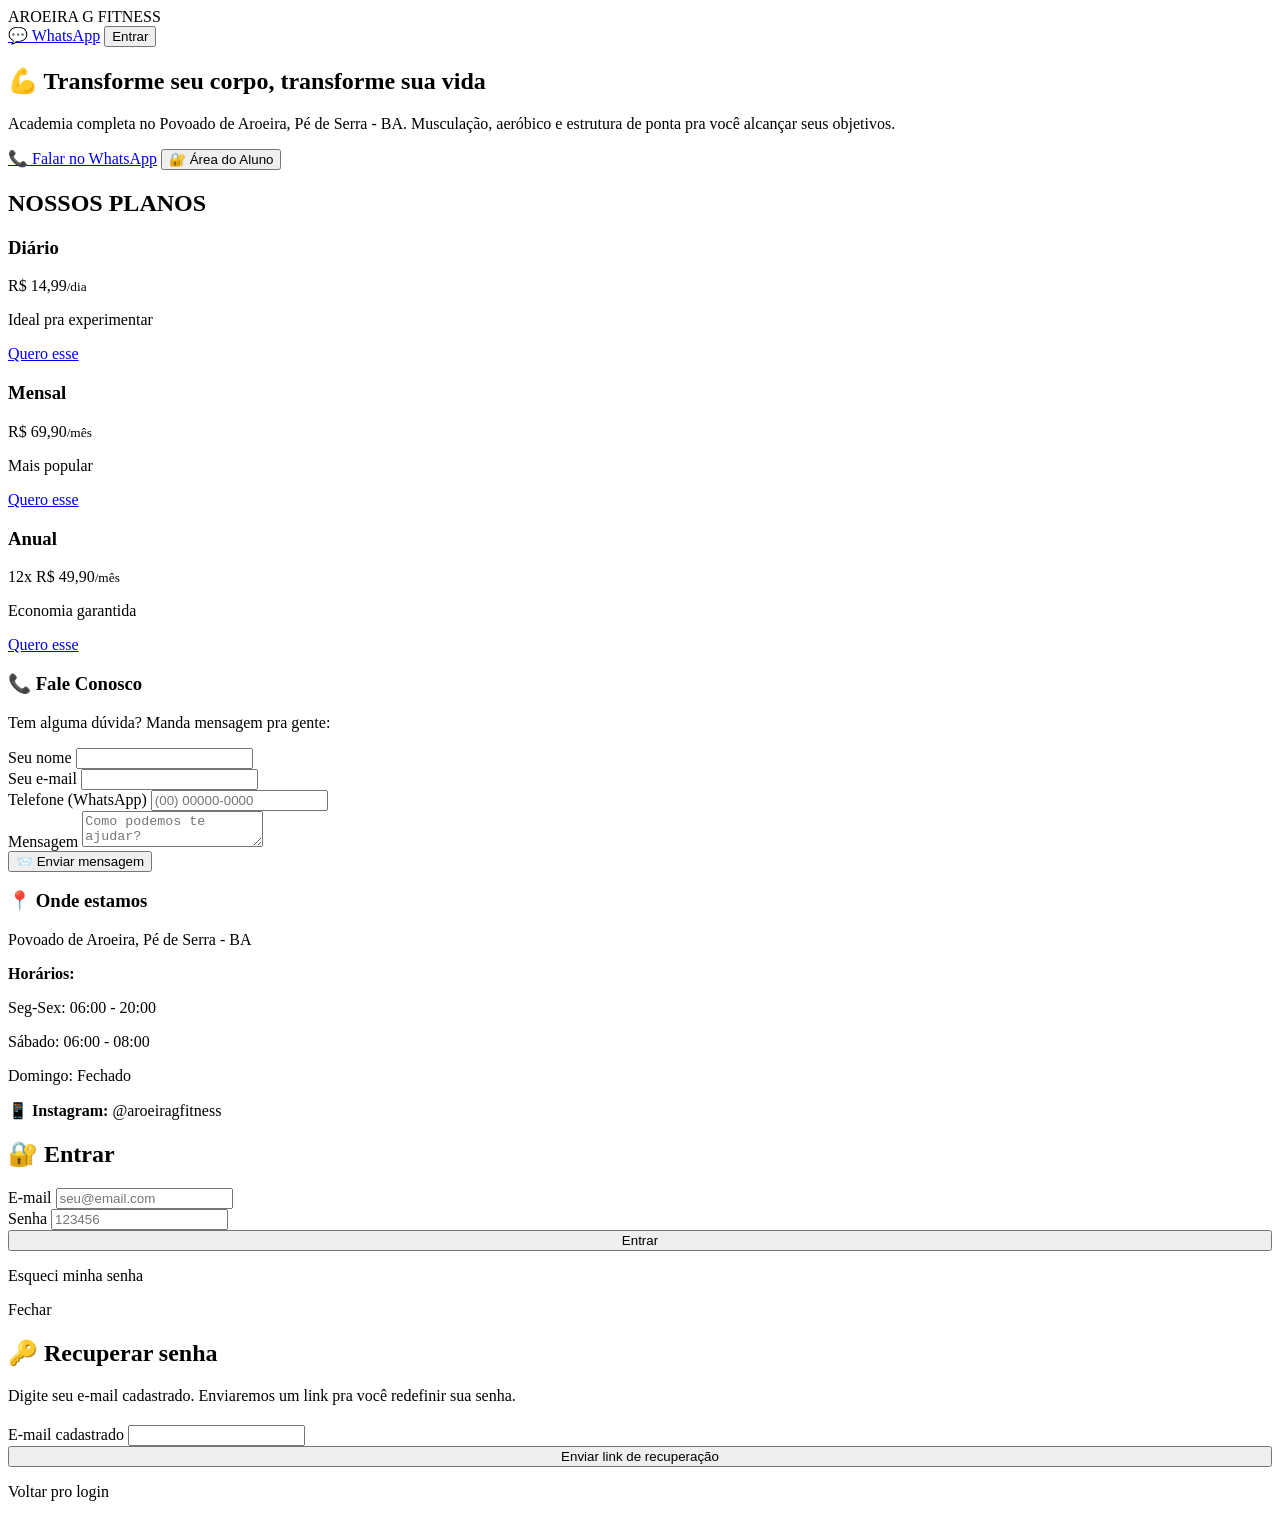
==== index.html @ 90c9c76a "feat: home com login, planos e contato" ====
<!DOCTYPE html>
<html lang="pt-BR">
<head>
<meta charset="UTF-8">
<meta name="viewport" content="width=device-width, initial-scale=1.0">
<title>Aroeira G Fitness - Área do Aluno</title>
<link rel="stylesheet" href="style.css">
</head>
<body>

<header>
    <div class="logo">AROEIRA <span>G FITNESS</span></div>
    <div class="user-area">
        <a href="https://wa.me/5516997902168" target="_blank" class="btn btn-wpp">💬 WhatsApp</a>
        <button class="btn btn-outline" onclick="openModal('loginModal')">Entrar</button>
    </div>
</header>

<div class="container">

    <section class="hero">
        <h1>💪 Transforme seu corpo, transforme sua vida</h1>
        <p>Academia completa no Povoado de Aroeira, Pé de Serra - BA. Musculação, aeróbico e estrutura de ponta pra você alcançar seus objetivos.</p>
        <div class="flex" style="justify-content:center;">
            <a href="https://wa.me/5516997902168" target="_blank" class="btn btn-wpp">📞 Falar no WhatsApp</a>
            <button class="btn" onclick="openModal('loginModal')">🔐 Área do Aluno</button>
        </div>
    </section>

    <h2 class="text-gold text-center mb-20" style="text-transform:uppercase;">Nossos Planos</h2>
    <div class="planos-grid">
        <div class="plano-card">
            <h3>Diário</h3>
            <div class="preco">R$ 14,99<small>/dia</small></div>
            <p class="desc">Ideal pra experimentar</p>
            <a href="https://wa.me/5516997902168?text=Quero%20o%20plano%20Di%C3%A1rio" target="_blank" class="btn">Quero esse</a>
        </div>
        <div class="plano-card destaque">
            <h3>Mensal</h3>
            <div class="preco">R$ 69,90<small>/mês</small></div>
            <p class="desc">Mais popular</p>
            <a href="https://wa.me/5516997902168?text=Quero%20o%20plano%20Mensal" target="_blank" class="btn">Quero esse</a>
        </div>
        <div class="plano-card">
            <h3>Anual</h3>
            <div class="preco">12x R$ 49,90<small>/mês</small></div>
            <p class="desc">Economia garantida</p>
            <a href="https://wa.me/5516997902168?text=Quero%20o%20plano%20Anual" target="_blank" class="btn">Quero esse</a>
        </div>
    </div>

    <div class="card mt-20">
        <h3>📞 Fale Conosco</h3>
        <p>Tem alguma dúvida? Manda mensagem pra gente:</p>
        <form id="contactForm" onsubmit="return enviarContato(event)">
            <div class="form-group">
                <label>Seu nome</label>
                <input type="text" name="nome" required>
            </div>
            <div class="form-group">
                <label>Seu e-mail</label>
                <input type="email" name="email" required>
            </div>
            <div class="form-group">
                <label>Telefone (WhatsApp)</label>
                <input type="tel" name="telefone" placeholder="(00) 00000-0000">
            </div>
            <div class="form-group">
                <label>Mensagem</label>
                <textarea name="mensagem" required placeholder="Como podemos te ajudar?"></textarea>
            </div>
            <button type="submit" class="btn">📨 Enviar mensagem</button>
        </form>
    </div>

    <div class="card">
        <h3>📍 Onde estamos</h3>
        <p>Povoado de Aroeira, Pé de Serra - BA</p>
        <p style="margin-top:10px;"><strong class="text-gold">Horários:</strong></p>
        <p>Seg-Sex: 06:00 - 20:00</p>
        <p>Sábado: 06:00 - 08:00</p>
        <p>Domingo: Fechado</p>
        <p style="margin-top:10px;"><strong class="text-gold">📱 Instagram:</strong> @aroeiragfitness</p>
    </div>

</div>

<!-- MODAL LOGIN -->
<div class="modal-bg" id="loginModal">
    <div class="modal">
        <h2>🔐 Entrar</h2>
        <form onsubmit="return fazerLogin(event)">
            <div class="form-group">
                <label>E-mail</label>
                <input type="email" id="loginEmail" required placeholder="seu@email.com">
            </div>
            <div class="form-group">
                <label>Senha</label>
                <input type="password" id="loginSenha" required placeholder="123456">
            </div>
            <button type="submit" class="btn" style="width:100%;">Entrar</button>
            <p class="text-center mt-20"><a class="form-link" onclick="openModal('forgotModal'); closeModal('loginModal');">Esqueci minha senha</a></p>
            <p class="text-center mt-20"><a class="form-link" onclick="closeModal('loginModal');">Fechar</a></p>
        </form>
    </div>
</div>

<!-- MODAL ESQUECI SENHA -->
<div class="modal-bg" id="forgotModal">
    <div class="modal">
        <h2>🔑 Recuperar senha</h2>
        <p style="margin-bottom:20px;">Digite seu e-mail cadastrado. Enviaremos um link pra você redefinir sua senha.</p>
        <form onsubmit="return recuperarSenha(event)">
            <div class="form-group">
                <label>E-mail cadastrado</label>
                <input type="email" id="forgotEmail" required>
            </div>
            <button type="submit" class="btn" style="width:100%;">Enviar link de recuperação</button>
            <p class="text-center mt-20"><a class="form-link" onclick="openModal('loginModal'); closeModal('forgotModal');">Voltar pro login</a></p>
        </form>
    </div>
</div>

<script src="app.js"></script>
</body>
</html>
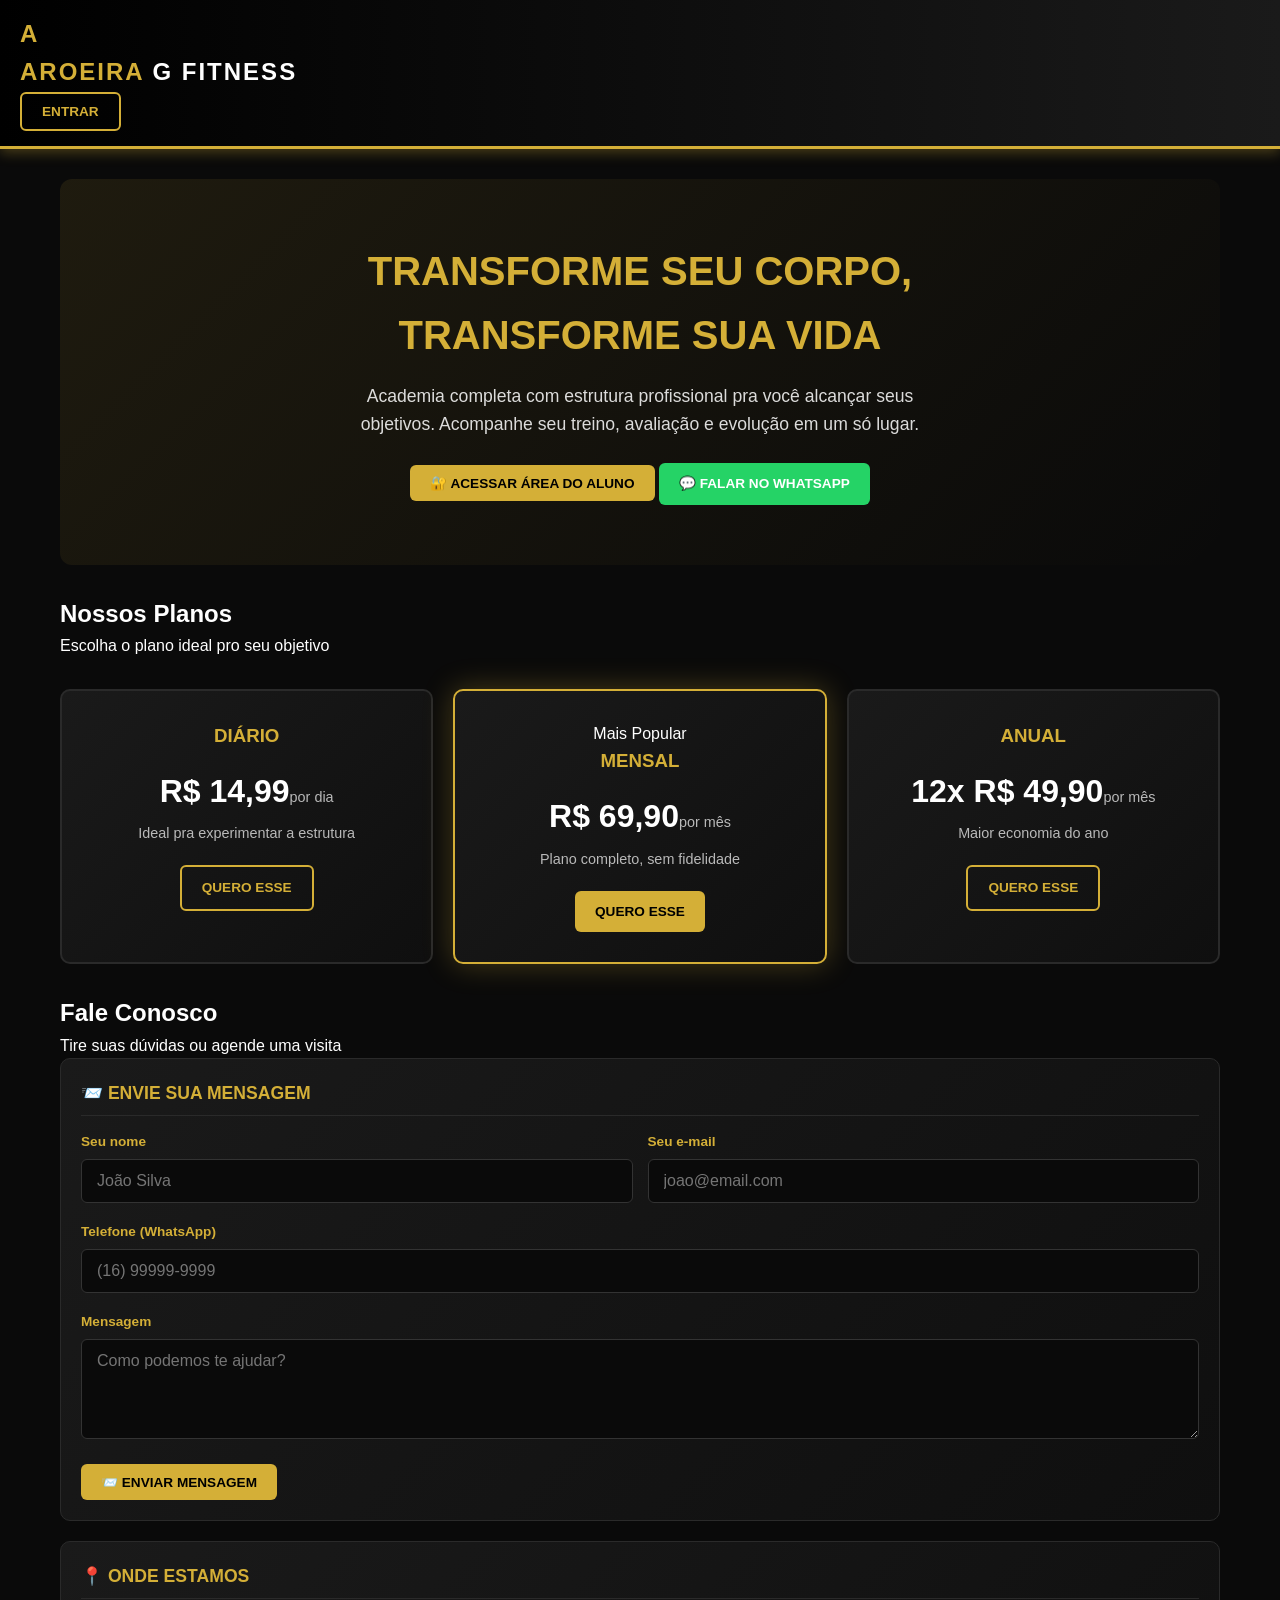
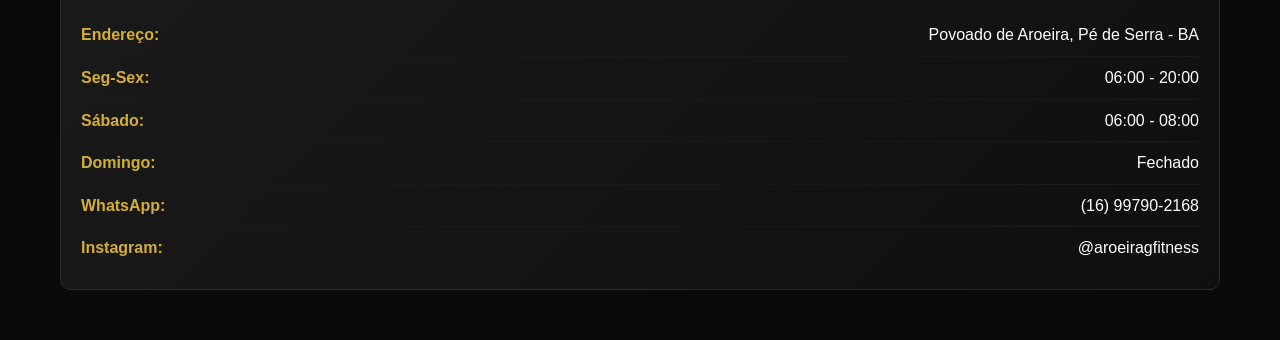
==== commit 90ac7db6: "v2: header limpo, sem WhatsApp no header" ====
--- a/index.html
+++ b/index.html
@@ -4,66 +4,88 @@
 <meta charset="UTF-8">
 <meta name="viewport" content="width=device-width, initial-scale=1.0">
 <title>Aroeira G Fitness - Área do Aluno</title>
+<link rel="preconnect" href="https://fonts.googleapis.com">
+<link rel="preconnect" href="https://fonts.gstatic.com" crossorigin>
+<link href="https://fonts.googleapis.com/css2?family=Inter:wght@400;500;600;700;800;900&display=swap" rel="stylesheet">
 <link rel="stylesheet" href="style.css">
 </head>
 <body>
 
 <header>
-    <div class="logo">AROEIRA <span>G FITNESS</span></div>
-    <div class="user-area">
-        <a href="https://wa.me/5516997902168" target="_blank" class="btn btn-wpp">💬 WhatsApp</a>
-        <button class="btn btn-outline" onclick="openModal('loginModal')">Entrar</button>
+    <div class="header-inner">
+        <div class="logo">
+            <div class="logo-mark">A</div>
+            <div class="logo-text">AROEIRA <span>G FITNESS</span></div>
+        </div>
+        <div class="user-area">
+            <button class="btn btn-outline" onclick="openModal('loginModal')">Entrar</button>
+        </div>
     </div>
 </header>
 
 <div class="container">
 
     <section class="hero">
-        <h1>💪 Transforme seu corpo, transforme sua vida</h1>
-        <p>Academia completa no Povoado de Aroeira, Pé de Serra - BA. Musculação, aeróbico e estrutura de ponta pra você alcançar seus objetivos.</p>
-        <div class="flex" style="justify-content:center;">
-            <a href="https://wa.me/5516997902168" target="_blank" class="btn btn-wpp">📞 Falar no WhatsApp</a>
-            <button class="btn" onclick="openModal('loginModal')">🔐 Área do Aluno</button>
+        <div class="hero-content">
+            <h1>Transforme Seu Corpo,<br>Transforme Sua Vida</h1>
+            <p>Academia completa com estrutura profissional pra você alcançar seus objetivos. Acompanhe seu treino, avaliação e evolução em um só lugar.</p>
+            <div class="hero-buttons">
+                <button class="btn" onclick="openModal('loginModal')">🔐 Acessar Área do Aluno</button>
+                <a href="https://wa.me/5516997902168" target="_blank" class="btn btn-wpp">💬 Falar no WhatsApp</a>
+            </div>
         </div>
     </section>
 
-    <h2 class="text-gold text-center mb-20" style="text-transform:uppercase;">Nossos Planos</h2>
+    <div class="section-title">
+        <h2>Nossos <span class="accent">Planos</span></h2>
+        <p>Escolha o plano ideal pro seu objetivo</p>
+    </div>
+
     <div class="planos-grid">
         <div class="plano-card">
             <h3>Diário</h3>
-            <div class="preco">R$ 14,99<small>/dia</small></div>
-            <p class="desc">Ideal pra experimentar</p>
-            <a href="https://wa.me/5516997902168?text=Quero%20o%20plano%20Di%C3%A1rio" target="_blank" class="btn">Quero esse</a>
+            <div class="preco">R$ 14,99<small>por dia</small></div>
+            <p class="desc">Ideal pra experimentar a estrutura</p>
+            <a href="https://wa.me/5516997902168?text=Ol%C3%A1!%20Tenho%20interesse%20no%20plano%20Di%C3%A1rio" target="_blank" class="btn btn-block btn-outline">Quero esse</a>
         </div>
         <div class="plano-card destaque">
+            <div class="badge-top">Mais Popular</div>
             <h3>Mensal</h3>
-            <div class="preco">R$ 69,90<small>/mês</small></div>
-            <p class="desc">Mais popular</p>
-            <a href="https://wa.me/5516997902168?text=Quero%20o%20plano%20Mensal" target="_blank" class="btn">Quero esse</a>
+            <div class="preco">R$ 69,90<small>por mês</small></div>
+            <p class="desc">Plano completo, sem fidelidade</p>
+            <a href="https://wa.me/5516997902168?text=Ol%C3%A1!%20Tenho%20interesse%20no%20plano%20Mensal" target="_blank" class="btn btn-block">Quero esse</a>
         </div>
         <div class="plano-card">
             <h3>Anual</h3>
-            <div class="preco">12x R$ 49,90<small>/mês</small></div>
-            <p class="desc">Economia garantida</p>
-            <a href="https://wa.me/5516997902168?text=Quero%20o%20plano%20Anual" target="_blank" class="btn">Quero esse</a>
+            <div class="preco">12x R$ 49,90<small>por mês</small></div>
+            <p class="desc">Maior economia do ano</p>
+            <a href="https://wa.me/5516997902168?text=Ol%C3%A1!%20Tenho%20interesse%20no%20plano%20Anual" target="_blank" class="btn btn-block btn-outline">Quero esse</a>
         </div>
     </div>
 
-    <div class="card mt-20">
-        <h3>📞 Fale Conosco</h3>
-        <p>Tem alguma dúvida? Manda mensagem pra gente:</p>
+    <div class="section-title mt-30">
+        <h2>Fale <span class="accent">Conosco</span></h2>
+        <p>Tire suas dúvidas ou agende uma visita</p>
+    </div>
+
+    <div class="card">
+        <div class="card-header">
+            <h3>📨 Envie sua mensagem</h3>
+        </div>
         <form id="contactForm" onsubmit="return enviarContato(event)">
-            <div class="form-group">
-                <label>Seu nome</label>
-                <input type="text" name="nome" required>
-            </div>
-            <div class="form-group">
-                <label>Seu e-mail</label>
-                <input type="email" name="email" required>
+            <div class="grid-2">
+                <div class="form-group">
+                    <label>Seu nome</label>
+                    <input type="text" name="nome" required placeholder="João Silva">
+                </div>
+                <div class="form-group">
+                    <label>Seu e-mail</label>
+                    <input type="email" name="email" required placeholder="joao@email.com">
+                </div>
             </div>
             <div class="form-group">
                 <label>Telefone (WhatsApp)</label>
-                <input type="tel" name="telefone" placeholder="(00) 00000-0000">
+                <input type="tel" name="telefone" placeholder="(16) 99999-9999">
             </div>
             <div class="form-group">
                 <label>Mensagem</label>
@@ -73,14 +95,16 @@
         </form>
     </div>
 
-    <div class="card">
-        <h3>📍 Onde estamos</h3>
-        <p>Povoado de Aroeira, Pé de Serra - BA</p>
-        <p style="margin-top:10px;"><strong class="text-gold">Horários:</strong></p>
-        <p>Seg-Sex: 06:00 - 20:00</p>
-        <p>Sábado: 06:00 - 08:00</p>
-        <p>Domingo: Fechado</p>
-        <p style="margin-top:10px;"><strong class="text-gold">📱 Instagram:</strong> @aroeiragfitness</p>
+    <div class="card mt-30">
+        <div class="card-header">
+            <h3>📍 Onde estamos</h3>
+        </div>
+        <div class="info-row"><strong>Endereço:</strong> <span>Povoado de Aroeira, Pé de Serra - BA</span></div>
+        <div class="info-row"><strong>Seg-Sex:</strong> <span>06:00 - 20:00</span></div>
+        <div class="info-row"><strong>Sábado:</strong> <span>06:00 - 08:00</span></div>
+        <div class="info-row"><strong>Domingo:</strong> <span>Fechado</span></div>
+        <div class="info-row"><strong>WhatsApp:</strong> <span>(16) 99790-2168</span></div>
+        <div class="info-row"><strong>Instagram:</strong> <span>@aroeiragfitness</span></div>
     </div>
 
 </div>
@@ -88,7 +112,11 @@
 <!-- MODAL LOGIN -->
 <div class="modal-bg" id="loginModal">
     <div class="modal">
-        <h2>🔐 Entrar</h2>
+        <button class="modal-close" onclick="closeModal('loginModal')">×</button>
+        <div class="modal-header">
+            <h2>🔐 Entrar</h2>
+            <p>Acesse sua área do aluno</p>
+        </div>
         <form onsubmit="return fazerLogin(event)">
             <div class="form-group">
                 <label>E-mail</label>
@@ -96,11 +124,10 @@
             </div>
             <div class="form-group">
                 <label>Senha</label>
-                <input type="password" id="loginSenha" required placeholder="123456">
+                <input type="password" id="loginSenha" required placeholder="••••••">
             </div>
-            <button type="submit" class="btn" style="width:100%;">Entrar</button>
+            <button type="submit" class="btn btn-block">Entrar</button>
             <p class="text-center mt-20"><a class="form-link" onclick="openModal('forgotModal'); closeModal('loginModal');">Esqueci minha senha</a></p>
-            <p class="text-center mt-20"><a class="form-link" onclick="closeModal('loginModal');">Fechar</a></p>
         </form>
     </div>
 </div>
@@ -108,14 +135,17 @@
 <!-- MODAL ESQUECI SENHA -->
 <div class="modal-bg" id="forgotModal">
     <div class="modal">
-        <h2>🔑 Recuperar senha</h2>
-        <p style="margin-bottom:20px;">Digite seu e-mail cadastrado. Enviaremos um link pra você redefinir sua senha.</p>
+        <button class="modal-close" onclick="closeModal('forgotModal')">×</button>
+        <div class="modal-header">
+            <h2>🔑 Recuperar senha</h2>
+            <p>Vamos te enviar um link de recuperação</p>
+        </div>
         <form onsubmit="return recuperarSenha(event)">
             <div class="form-group">
                 <label>E-mail cadastrado</label>
                 <input type="email" id="forgotEmail" required>
             </div>
-            <button type="submit" class="btn" style="width:100%;">Enviar link de recuperação</button>
+            <button type="submit" class="btn btn-block">Enviar link</button>
             <p class="text-center mt-20"><a class="form-link" onclick="openModal('loginModal'); closeModal('forgotModal');">Voltar pro login</a></p>
         </form>
     </div>
--- a/style.css
+++ b/style.css
@@ -0,0 +1,451 @@
+/* ============================================
+   AROEIRA G FITNESS - SITE DOS ALUNOS
+   Identidade: Preto + Dourado (#d4af37 / #ffd700)
+   ============================================ */
+
+* { box-sizing: border-box; margin: 0; padding: 0; font-family: 'Segoe UI', Arial, sans-serif; }
+
+body {
+    background: #0a0a0a;
+    color: #fff;
+    min-height: 100vh;
+    line-height: 1.6;
+}
+
+/* === HEADER === */
+header {
+    background: linear-gradient(90deg, #000 0%, #1a1a1a 100%);
+    border-bottom: 3px solid #d4af37;
+    padding: 15px 20px;
+    display: flex;
+    align-items: center;
+    justify-content: space-between;
+    position: sticky;
+    top: 0;
+    z-index: 100;
+    box-shadow: 0 4px 12px rgba(212,175,55,0.3);
+}
+
+.logo {
+    font-size: 1.5rem;
+    font-weight: bold;
+    color: #d4af37;
+    letter-spacing: 2px;
+    text-transform: uppercase;
+}
+
+.logo span { color: #fff; }
+
+.user-area { display: flex; align-items: center; gap: 12px; }
+
+.avatar {
+    width: 40px; height: 40px; border-radius: 50%;
+    background: #d4af37; color: #000;
+    display: flex; align-items: center; justify-content: center;
+    font-weight: bold; cursor: pointer; overflow: hidden;
+    border: 2px solid #d4af37;
+}
+.avatar img { width: 100%; height: 100%; object-fit: cover; }
+
+.btn {
+    background: #d4af37;
+    color: #000;
+    border: none;
+    padding: 10px 20px;
+    border-radius: 6px;
+    font-weight: bold;
+    cursor: pointer;
+    text-transform: uppercase;
+    font-size: 0.85rem;
+    transition: all 0.3s;
+    text-decoration: none;
+    display: inline-block;
+}
+.btn:hover { background: #ffd700; transform: translateY(-2px); }
+
+.btn-outline {
+    background: transparent;
+    color: #d4af37;
+    border: 2px solid #d4af37;
+}
+.btn-outline:hover { background: #d4af37; color: #000; }
+
+.btn-wpp {
+    background: #25d366;
+    color: #fff;
+}
+.btn-wpp:hover { background: #1eb854; }
+
+/* === CONTAINER === */
+.container {
+    max-width: 1200px;
+    margin: 0 auto;
+    padding: 30px 20px;
+}
+
+/* === LOGIN === */
+.login-box {
+    max-width: 420px;
+    margin: 80px auto;
+    background: linear-gradient(135deg, #1a1a1a, #0f0f0f);
+    border: 2px solid #d4af37;
+    border-radius: 12px;
+    padding: 40px 30px;
+    box-shadow: 0 0 30px rgba(212,175,55,0.2);
+}
+.login-box h1 {
+    text-align: center;
+    color: #d4af37;
+    margin-bottom: 10px;
+    font-size: 1.8rem;
+    text-transform: uppercase;
+}
+.login-box p { text-align: center; opacity: 0.7; margin-bottom: 25px; font-size: 0.9rem; }
+
+.form-group { margin-bottom: 18px; }
+.form-group label {
+    display: block;
+    color: #d4af37;
+    font-size: 0.85rem;
+    margin-bottom: 6px;
+    font-weight: 600;
+}
+.form-group input, .form-group select, .form-group textarea {
+    width: 100%;
+    padding: 12px 15px;
+    background: #0a0a0a;
+    border: 1px solid #333;
+    border-radius: 6px;
+    color: #fff;
+    font-size: 1rem;
+    transition: border 0.3s;
+}
+.form-group input:focus, .form-group select:focus, .form-group textarea:focus {
+    border-color: #d4af37;
+    outline: none;
+}
+.form-group textarea { resize: vertical; min-height: 100px; }
+
+.form-link {
+    color: #d4af37;
+    text-decoration: none;
+    font-size: 0.85rem;
+    cursor: pointer;
+}
+.form-link:hover { color: #ffd700; }
+
+.divider {
+    text-align: center;
+    margin: 20px 0;
+    opacity: 0.4;
+    font-size: 0.8rem;
+}
+
+/* === TABS === */
+.tabs {
+    display: flex;
+    background: #1a1a1a;
+    border-bottom: 2px solid #d4af37;
+    overflow-x: auto;
+    margin-bottom: 30px;
+    border-radius: 8px 8px 0 0;
+}
+.tab {
+    flex: 1;
+    min-width: 120px;
+    padding: 15px 20px;
+    text-align: center;
+    cursor: pointer;
+    color: #888;
+    font-weight: 600;
+    text-transform: uppercase;
+    font-size: 0.85rem;
+    border-bottom: 3px solid transparent;
+    transition: all 0.3s;
+    background: none;
+    border-top: none;
+    border-left: none;
+    border-right: none;
+}
+.tab:hover { color: #d4af37; }
+.tab.active {
+    color: #d4af37;
+    border-bottom-color: #d4af37;
+    background: rgba(212,175,55,0.1);
+}
+
+.tab-content { display: none; animation: fadeIn 0.4s; }
+.tab-content.active { display: block; }
+
+@keyframes fadeIn { from { opacity: 0; transform: translateY(10px); } to { opacity: 1; transform: translateY(0); } }
+
+/* === CARDS === */
+.card {
+    background: linear-gradient(135deg, #1a1a1a, #0f0f0f);
+    border: 1px solid #2a2a2a;
+    border-radius: 10px;
+    padding: 20px;
+    margin-bottom: 20px;
+}
+.card h3 {
+    color: #d4af37;
+    margin-bottom: 15px;
+    text-transform: uppercase;
+    font-size: 1.1rem;
+    border-bottom: 1px solid #2a2a2a;
+    padding-bottom: 8px;
+}
+
+.info-row {
+    display: flex;
+    justify-content: space-between;
+    padding: 8px 0;
+    border-bottom: 1px solid #1a1a1a;
+}
+.info-row:last-child { border-bottom: none; }
+.info-row strong { color: #d4af37; }
+.info-row span { color: #fff; text-align: right; }
+
+/* === BADGES === */
+.badge {
+    display: inline-block;
+    padding: 4px 12px;
+    border-radius: 20px;
+    font-size: 0.75rem;
+    font-weight: bold;
+    text-transform: uppercase;
+}
+.badge-gold { background: #d4af37; color: #000; }
+.badge-green { background: #00c853; color: #fff; }
+.badge-yellow { background: #ffb300; color: #000; }
+.badge-red { background: #ff1744; color: #fff; }
+.badge-darkred { background: #b71c1c; color: #fff; }
+
+/* === CHAT === */
+.chat-container {
+    background: #0a0a0a;
+    border: 1px solid #2a2a2a;
+    border-radius: 8px;
+    height: 400px;
+    display: flex;
+    flex-direction: column;
+}
+.chat-messages {
+    flex: 1;
+    overflow-y: auto;
+    padding: 15px;
+}
+.msg {
+    margin-bottom: 10px;
+    padding: 10px 14px;
+    border-radius: 10px;
+    max-width: 70%;
+    word-wrap: break-word;
+}
+.msg-me {
+    background: #d4af37;
+    color: #000;
+    margin-left: auto;
+    text-align: right;
+}
+.msg-them {
+    background: #1a1a1a;
+    color: #fff;
+    border: 1px solid #2a2a2a;
+}
+.msg-time { font-size: 0.7rem; opacity: 0.6; margin-top: 4px; }
+
+.chat-input {
+    display: flex;
+    padding: 10px;
+    background: #1a1a1a;
+    border-top: 1px solid #2a2a2a;
+    gap: 8px;
+}
+.chat-input input { flex: 1; }
+.chat-input button { padding: 10px 20px; }
+
+/* === AVALIAÇÃO === */
+.avaliacao-item {
+    background: #1a1a1a;
+    border-left: 4px solid #d4af37;
+    padding: 15px;
+    margin-bottom: 12px;
+    border-radius: 0 6px 6px 0;
+}
+.avaliacao-item .data { color: #d4af37; font-weight: bold; margin-bottom: 8px; }
+.avaliacao-grid {
+    display: grid;
+    grid-template-columns: repeat(auto-fit, minmax(150px, 1fr));
+    gap: 8px;
+    font-size: 0.85rem;
+}
+
+/* === TREINO === */
+.exercicio-card {
+    background: #1a1a1a;
+    border: 1px solid #2a2a2a;
+    border-left: 4px solid #d4af37;
+    padding: 15px;
+    margin-bottom: 10px;
+    border-radius: 0 6px 6px 0;
+}
+.exercicio-card .nome {
+    color: #d4af37;
+    font-weight: bold;
+    font-size: 1.05rem;
+    margin-bottom: 5px;
+}
+.exercicio-card .detalhes { font-size: 0.9rem; opacity: 0.85; }
+.grupo-musculer { color: #888; font-size: 0.75rem; text-transform: uppercase; margin-top: 4px; }
+
+.treino-dia {
+    margin-bottom: 20px;
+}
+.treino-dia h4 {
+    color: #d4af37;
+    background: rgba(212,175,55,0.1);
+    padding: 10px 15px;
+    border-radius: 6px;
+    margin-bottom: 12px;
+    text-transform: uppercase;
+}
+
+/* === FILTROS DE TREINO === */
+.filtro-card {
+    background: linear-gradient(135deg, #1a1a1a, #0f0f0f);
+    border: 1px solid #d4af37;
+    border-radius: 10px;
+    padding: 25px;
+    margin-bottom: 20px;
+}
+.filtro-card h3 {
+    color: #d4af37;
+    text-transform: uppercase;
+    margin-bottom: 15px;
+}
+.opcoes {
+    display: grid;
+    grid-template-columns: repeat(auto-fit, minmax(200px, 1fr));
+    gap: 10px;
+    margin-bottom: 15px;
+}
+.opcao {
+    background: #0a0a0a;
+    border: 2px solid #2a2a2a;
+    padding: 12px;
+    border-radius: 6px;
+    cursor: pointer;
+    text-align: center;
+    transition: all 0.3s;
+    font-size: 0.9rem;
+}
+.opcao:hover { border-color: #d4af37; }
+.opcao.selected {
+    background: rgba(212,175,55,0.2);
+    border-color: #d4af37;
+    color: #d4af37;
+    font-weight: bold;
+}
+
+/* === MODAL === */
+.modal-bg {
+    position: fixed;
+    top: 0; left: 0; right: 0; bottom: 0;
+    background: rgba(0,0,0,0.85);
+    display: none;
+    align-items: center;
+    justify-content: center;
+    z-index: 1000;
+}
+.modal-bg.show { display: flex; }
+.modal {
+    background: #1a1a1a;
+    border: 2px solid #d4af37;
+    border-radius: 12px;
+    padding: 30px;
+    max-width: 500px;
+    width: 90%;
+    max-height: 90vh;
+    overflow-y: auto;
+}
+.modal h2 {
+    color: #d4af37;
+    margin-bottom: 20px;
+    text-transform: uppercase;
+}
+
+/* === TOAST === */
+.toast {
+    position: fixed;
+    bottom: 30px;
+    right: 30px;
+    background: #1a1a1a;
+    border-left: 4px solid #00c853;
+    color: #fff;
+    padding: 15px 20px;
+    border-radius: 6px;
+    box-shadow: 0 4px 20px rgba(0,0,0,0.5);
+    z-index: 2000;
+    animation: slideIn 0.3s;
+    max-width: 350px;
+}
+.toast.error { border-left-color: #ff1744; }
+@keyframes slideIn { from { transform: translateX(100%); opacity: 0; } to { transform: translateX(0); opacity: 1; } }
+
+/* === HOME === */
+.hero {
+    text-align: center;
+    padding: 60px 20px;
+    background: linear-gradient(135deg, rgba(212,175,55,0.1), transparent);
+    border-radius: 12px;
+    margin-bottom: 30px;
+}
+.hero h1 {
+    font-size: 2.5rem;
+    color: #d4af37;
+    text-transform: uppercase;
+    margin-bottom: 15px;
+}
+.hero p { font-size: 1.1rem; opacity: 0.85; max-width: 600px; margin: 0 auto 25px; }
+
+.planos-grid {
+    display: grid;
+    grid-template-columns: repeat(auto-fit, minmax(250px, 1fr));
+    gap: 20px;
+    margin: 30px 0;
+}
+.plano-card {
+    background: linear-gradient(135deg, #1a1a1a, #0f0f0f);
+    border: 2px solid #2a2a2a;
+    border-radius: 10px;
+    padding: 30px 20px;
+    text-align: center;
+    transition: all 0.3s;
+}
+.plano-card:hover { border-color: #d4af37; transform: translateY(-5px); }
+.plano-card.destaque { border-color: #d4af37; box-shadow: 0 0 30px rgba(212,175,55,0.3); }
+.plano-card h3 { color: #d4af37; text-transform: uppercase; margin-bottom: 15px; }
+.plano-card .preco { font-size: 2rem; color: #fff; font-weight: bold; margin-bottom: 5px; }
+.plano-card .preco small { font-size: 0.9rem; opacity: 0.7; font-weight: normal; }
+.plano-card .desc { opacity: 0.7; font-size: 0.9rem; margin-bottom: 20px; }
+
+/* === RESPONSIVO === */
+@media (max-width: 600px) {
+    .hero h1 { font-size: 1.8rem; }
+    .tabs { flex-wrap: nowrap; }
+    .tab { font-size: 0.75rem; padding: 12px 10px; min-width: 100px; }
+    header { padding: 10px 15px; }
+    .logo { font-size: 1.1rem; }
+}
+
+/* === UTILITÁRIOS === */
+.text-gold { color: #d4af37; }
+.text-center { text-align: center; }
+.mb-20 { margin-bottom: 20px; }
+.mt-20 { margin-top: 20px; }
+.hidden { display: none; }
+.flex { display: flex; gap: 10px; align-items: center; }
+.flex-1 { flex: 1; }
+.grid-2 { display: grid; grid-template-columns: 1fr 1fr; gap: 15px; }
+@media (max-width: 600px) { .grid-2 { grid-template-columns: 1fr; } }
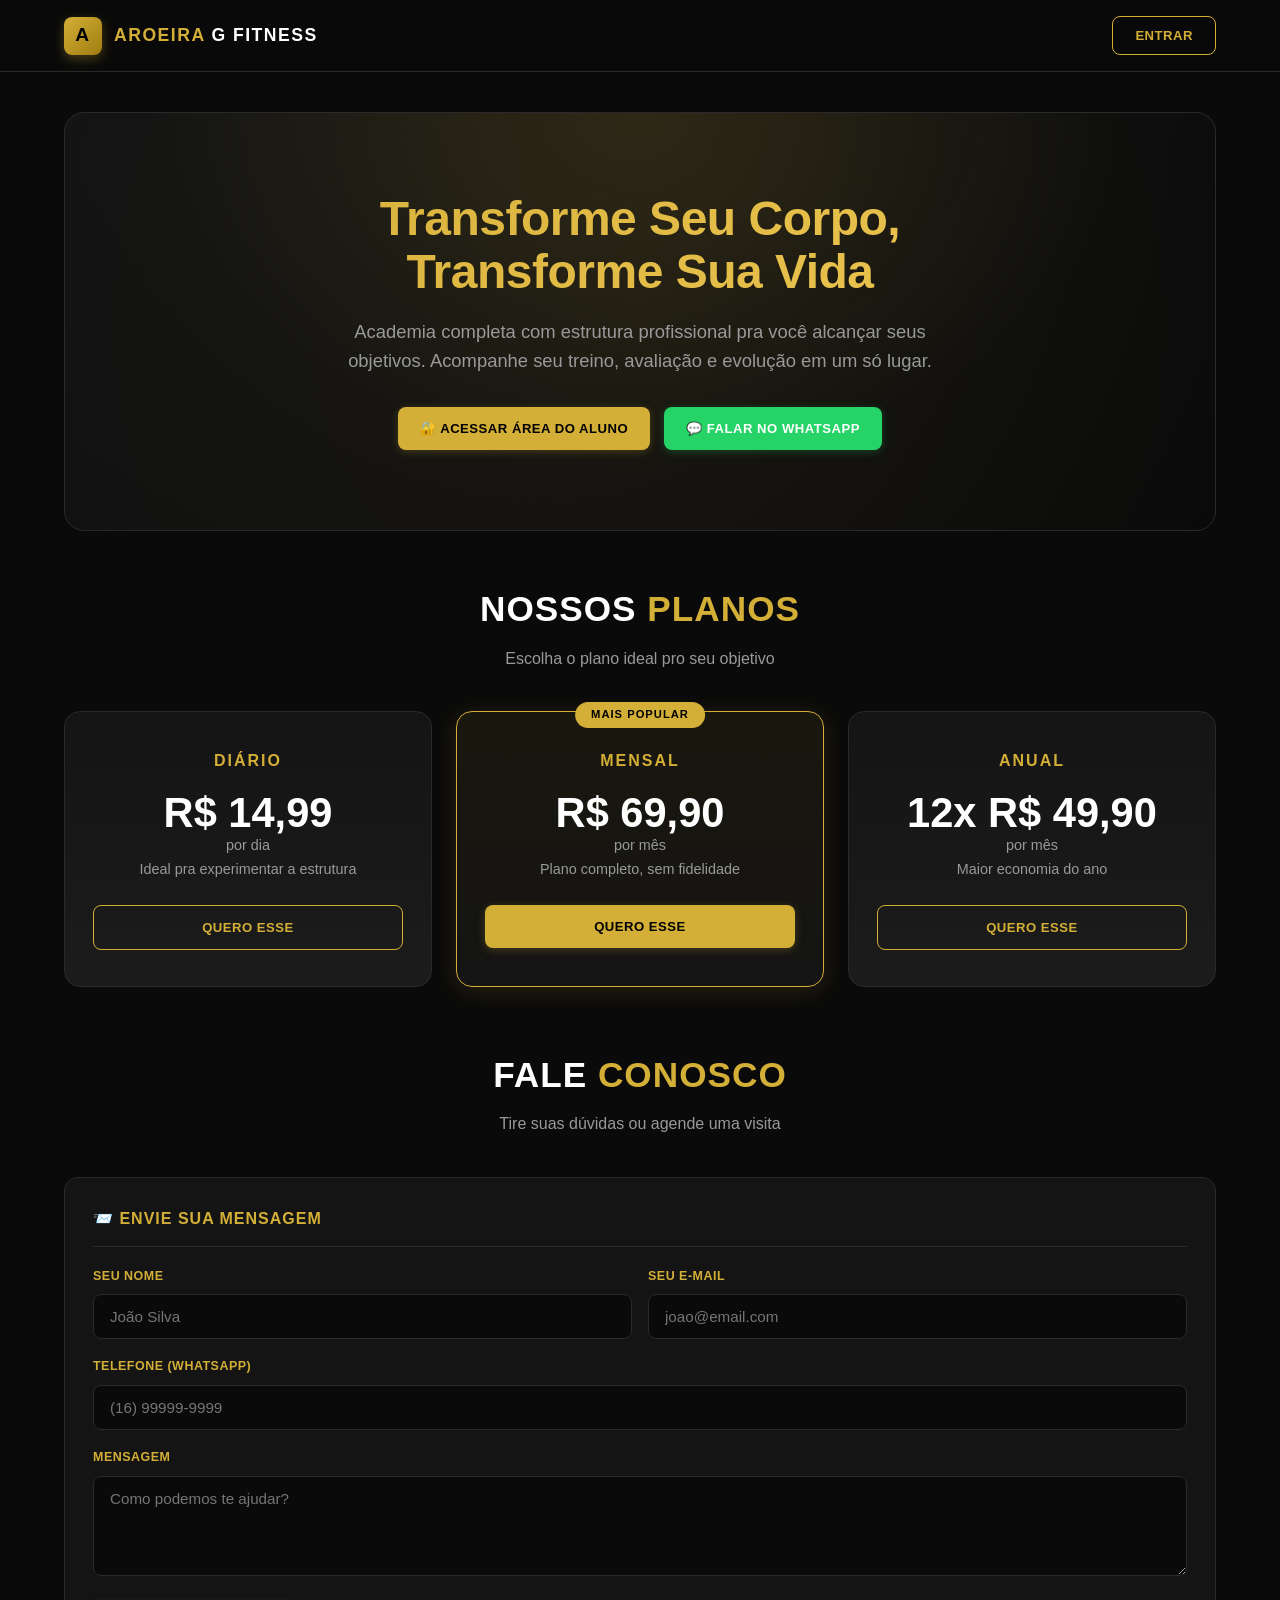
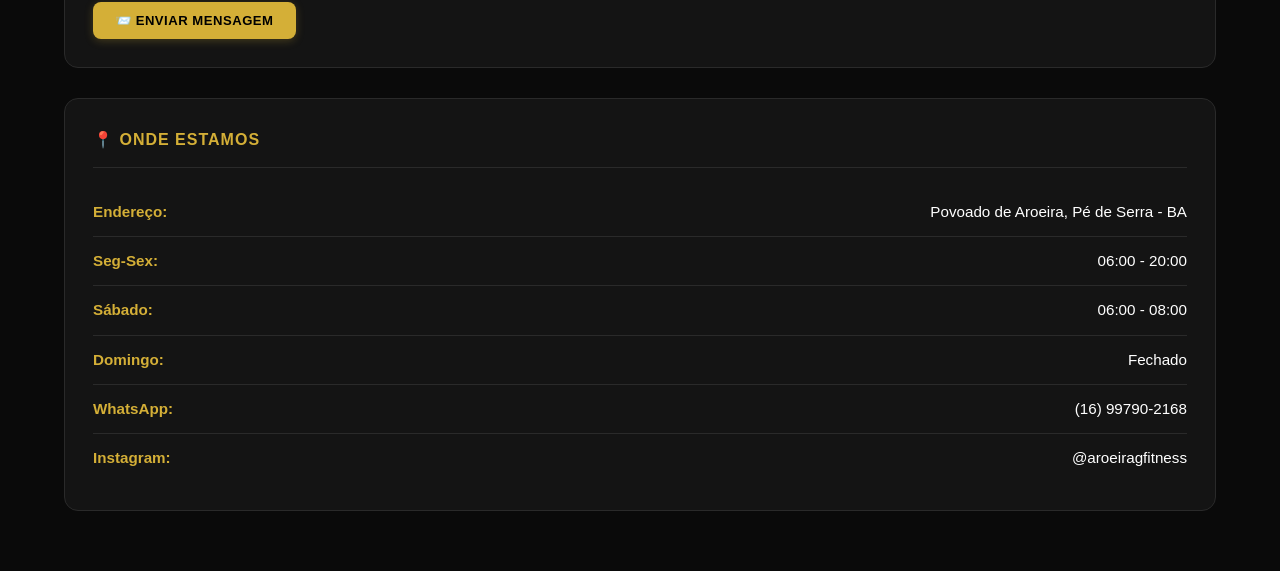
==== commit 8c5c6404: "v3: login via addEventListener, anti-cache" ====
--- a/index.html
+++ b/index.html
@@ -117,7 +117,7 @@
             <h2>🔐 Entrar</h2>
             <p>Acesse sua área do aluno</p>
         </div>
-        <form onsubmit="return fazerLogin(event)">
+        <form id="loginForm">
             <div class="form-group">
                 <label>E-mail</label>
                 <input type="email" id="loginEmail" required placeholder="seu@email.com">
@@ -151,6 +151,9 @@
     </div>
 </div>
 
-<script src="app.js"></script>
+<script src="app.js?v=3"></script>
+<script>
+    document.getElementById('loginForm')?.addEventListener('submit', fazerLogin);
+</script>
 </body>
 </html>
--- a/style.css
+++ b/style.css
@@ -1,378 +1,648 @@
 /* ============================================
    AROEIRA G FITNESS - SITE DOS ALUNOS
-   Identidade: Preto + Dourado (#d4af37 / #ffd700)
+   Identidade: Preto + Dourado (#d4af37)
+   Designer profissional v2
    ============================================ */
 
-* { box-sizing: border-box; margin: 0; padding: 0; font-family: 'Segoe UI', Arial, sans-serif; }
+:root {
+    --gold: #d4af37;
+    --gold-light: #f0c855;
+    --gold-dark: #a07d10;
+    --bg: #0a0a0a;
+    --bg-2: #141414;
+    --bg-3: #1c1c1c;
+    --border: #2a2a2a;
+    --text: #ffffff;
+    --text-muted: #999999;
+    --success: #00c853;
+    --warning: #ffb300;
+    --danger: #ff1744;
+    --darkred: #b71c1c;
+    --shadow: 0 4px 24px rgba(0, 0, 0, 0.5);
+    --shadow-gold: 0 4px 24px rgba(212, 175, 55, 0.15);
+}
+
+* { box-sizing: border-box; margin: 0; padding: 0; font-family: 'Inter', -apple-system, BlinkMacSystemFont, 'Segoe UI', sans-serif; }
+
+html { scroll-behavior: smooth; }
 
 body {
-    background: #0a0a0a;
-    color: #fff;
+    background: var(--bg);
+    color: var(--text);
     min-height: 100vh;
     line-height: 1.6;
+    -webkit-font-smoothing: antialiased;
 }
 
 /* === HEADER === */
 header {
-    background: linear-gradient(90deg, #000 0%, #1a1a1a 100%);
-    border-bottom: 3px solid #d4af37;
-    padding: 15px 20px;
-    display: flex;
-    align-items: center;
-    justify-content: space-between;
+    background: rgba(10, 10, 10, 0.95);
+    backdrop-filter: blur(20px);
+    border-bottom: 1px solid var(--border);
+    padding: 16px 0;
     position: sticky;
     top: 0;
     z-index: 100;
+}
+
+.header-inner {
+    max-width: 1200px;
+    margin: 0 auto;
+    padding: 0 24px;
+    display: flex;
+    align-items: center;
+    justify-content: space-between;
+}
+
+.logo {
+    display: flex;
+    align-items: center;
+    gap: 12px;
+    font-weight: 800;
+    letter-spacing: 1.5px;
+    text-transform: uppercase;
+    font-size: 1.1rem;
+}
+.logo-mark {
+    width: 38px; height: 38px;
+    background: linear-gradient(135deg, var(--gold), var(--gold-dark));
+    border-radius: 8px;
+    display: flex; align-items: center; justify-content: center;
+    color: #000; font-weight: 900; font-size: 1.2rem;
     box-shadow: 0 4px 12px rgba(212,175,55,0.3);
 }
-
-.logo {
-    font-size: 1.5rem;
-    font-weight: bold;
-    color: #d4af37;
-    letter-spacing: 2px;
-    text-transform: uppercase;
-}
-
-.logo span { color: #fff; }
+.logo-text { color: var(--gold); }
+.logo-text span { color: var(--text); }
 
 .user-area { display: flex; align-items: center; gap: 12px; }
 
 .avatar {
     width: 40px; height: 40px; border-radius: 50%;
-    background: #d4af37; color: #000;
+    background: linear-gradient(135deg, var(--gold), var(--gold-dark));
+    color: #000;
     display: flex; align-items: center; justify-content: center;
-    font-weight: bold; cursor: pointer; overflow: hidden;
-    border: 2px solid #d4af37;
-}
+    font-weight: 700; cursor: pointer; overflow: hidden;
+    border: 2px solid var(--gold);
+    transition: transform 0.2s;
+}
+.avatar:hover { transform: scale(1.05); }
 .avatar img { width: 100%; height: 100%; object-fit: cover; }
-
+.avatar-lg { width: 96px; height: 96px; font-size: 2.2rem; border-width: 3px; }
+
+/* === BUTTONS === */
 .btn {
-    background: #d4af37;
+    background: var(--gold);
     color: #000;
     border: none;
-    padding: 10px 20px;
-    border-radius: 6px;
-    font-weight: bold;
+    padding: 11px 22px;
+    border-radius: 8px;
+    font-weight: 700;
     cursor: pointer;
     text-transform: uppercase;
-    font-size: 0.85rem;
-    transition: all 0.3s;
+    font-size: 0.82rem;
+    letter-spacing: 0.5px;
+    transition: all 0.25s ease;
     text-decoration: none;
-    display: inline-block;
-}
-.btn:hover { background: #ffd700; transform: translateY(-2px); }
+    display: inline-flex;
+    align-items: center;
+    gap: 8px;
+    box-shadow: 0 2px 8px rgba(212,175,55,0.25);
+}
+.btn:hover { background: var(--gold-light); transform: translateY(-2px); box-shadow: 0 4px 16px rgba(212,175,55,0.4); }
+.btn:active { transform: translateY(0); }
+.btn-block { width: 100%; justify-content: center; }
 
 .btn-outline {
     background: transparent;
-    color: #d4af37;
-    border: 2px solid #d4af37;
-}
-.btn-outline:hover { background: #d4af37; color: #000; }
+    color: var(--gold);
+    border: 1.5px solid var(--gold);
+    box-shadow: none;
+}
+.btn-outline:hover { background: var(--gold); color: #000; }
 
 .btn-wpp {
     background: #25d366;
     color: #fff;
-}
-.btn-wpp:hover { background: #1eb854; }
+    box-shadow: 0 2px 8px rgba(37,211,102,0.25);
+}
+.btn-wpp:hover { background: #1eb854; box-shadow: 0 4px 16px rgba(37,211,102,0.4); }
+
+.btn-danger {
+    background: var(--danger);
+    color: #fff;
+    box-shadow: 0 2px 8px rgba(255,23,68,0.25);
+}
+.btn-danger:hover { background: #e0143d; }
+
+.btn-sm { padding: 7px 14px; font-size: 0.75rem; }
+.btn-icon { padding: 8px 10px; }
 
 /* === CONTAINER === */
 .container {
     max-width: 1200px;
     margin: 0 auto;
-    padding: 30px 20px;
-}
-
-/* === LOGIN === */
-.login-box {
-    max-width: 420px;
-    margin: 80px auto;
-    background: linear-gradient(135deg, #1a1a1a, #0f0f0f);
-    border: 2px solid #d4af37;
-    border-radius: 12px;
-    padding: 40px 30px;
-    box-shadow: 0 0 30px rgba(212,175,55,0.2);
-}
-.login-box h1 {
+    padding: 40px 24px;
+}
+.container-sm { max-width: 480px; }
+
+/* === HERO === */
+.hero {
     text-align: center;
-    color: #d4af37;
-    margin-bottom: 10px;
-    font-size: 1.8rem;
-    text-transform: uppercase;
-}
-.login-box p { text-align: center; opacity: 0.7; margin-bottom: 25px; font-size: 0.9rem; }
-
+    padding: 80px 30px;
+    background: radial-gradient(ellipse at top, rgba(212,175,55,0.12), transparent 60%),
+                linear-gradient(135deg, var(--bg-2), var(--bg));
+    border-radius: 20px;
+    margin-bottom: 50px;
+    border: 1px solid var(--border);
+    position: relative;
+    overflow: hidden;
+}
+.hero::before {
+    content: '';
+    position: absolute;
+    top: -50%; left: -50%;
+    width: 200%; height: 200%;
+    background: radial-gradient(circle, rgba(212,175,55,0.05) 0%, transparent 50%);
+    animation: pulse 6s ease-in-out infinite;
+}
+@keyframes pulse { 0%, 100% { opacity: 0.5; } 50% { opacity: 1; } }
+
+.hero-content { position: relative; z-index: 1; }
+.hero h1 {
+    font-size: 3rem;
+    font-weight: 900;
+    background: linear-gradient(135deg, var(--gold), var(--gold-light));
+    -webkit-background-clip: text;
+    -webkit-text-fill-color: transparent;
+    background-clip: text;
+    margin-bottom: 18px;
+    letter-spacing: -0.5px;
+    line-height: 1.1;
+}
+.hero p { font-size: 1.15rem; color: var(--text-muted); max-width: 620px; margin: 0 auto 32px; }
+.hero-buttons { display: flex; gap: 14px; justify-content: center; flex-wrap: wrap; }
+
+/* === PLANOS === */
+.section-title {
+    text-align: center;
+    margin-bottom: 40px;
+}
+.section-title h2 {
+    font-size: 2.2rem;
+    font-weight: 800;
+    color: var(--text);
+    margin-bottom: 8px;
+    text-transform: uppercase;
+    letter-spacing: 1px;
+}
+.section-title p { color: var(--text-muted); font-size: 1rem; }
+.section-title .accent { color: var(--gold); }
+
+.planos-grid {
+    display: grid;
+    grid-template-columns: repeat(auto-fit, minmax(280px, 1fr));
+    gap: 24px;
+    margin-bottom: 60px;
+}
+.plano-card {
+    background: linear-gradient(180deg, var(--bg-2), var(--bg-3));
+    border: 1px solid var(--border);
+    border-radius: 16px;
+    padding: 36px 28px;
+    text-align: center;
+    transition: all 0.3s ease;
+    position: relative;
+}
+.plano-card:hover { transform: translateY(-6px); border-color: var(--gold); box-shadow: var(--shadow-gold); }
+.plano-card.destaque {
+    border-color: var(--gold);
+    background: linear-gradient(180deg, rgba(212,175,55,0.08), var(--bg-2));
+    box-shadow: var(--shadow-gold);
+}
+.plano-card .badge-top {
+    position: absolute;
+    top: -10px; left: 50%; transform: translateX(-50%);
+    background: var(--gold);
+    color: #000;
+    padding: 4px 16px;
+    border-radius: 20px;
+    font-size: 0.7rem;
+    font-weight: 800;
+    text-transform: uppercase;
+    letter-spacing: 1px;
+}
+.plano-card h3 {
+    color: var(--gold);
+    text-transform: uppercase;
+    font-size: 1rem;
+    font-weight: 700;
+    letter-spacing: 2px;
+    margin-bottom: 18px;
+}
+.plano-card .preco {
+    font-size: 2.6rem;
+    color: var(--text);
+    font-weight: 900;
+    margin-bottom: 6px;
+    line-height: 1;
+}
+.plano-card .preco small {
+    font-size: 0.9rem;
+    color: var(--text-muted);
+    font-weight: 500;
+    display: block;
+    margin-top: 4px;
+}
+.plano-card .desc { color: var(--text-muted); font-size: 0.9rem; margin-bottom: 24px; }
+
+/* === LOGIN / MODAL === */
+.modal-bg {
+    position: fixed;
+    top: 0; left: 0; right: 0; bottom: 0;
+    background: rgba(0,0,0,0.85);
+    backdrop-filter: blur(8px);
+    display: none;
+    align-items: center;
+    justify-content: center;
+    z-index: 1000;
+    animation: fadeIn 0.2s;
+}
+.modal-bg.show { display: flex; }
+.modal {
+    background: var(--bg-2);
+    border: 1px solid var(--border);
+    border-radius: 16px;
+    padding: 40px 32px;
+    max-width: 460px;
+    width: 90%;
+    max-height: 90vh;
+    overflow-y: auto;
+    box-shadow: var(--shadow);
+    position: relative;
+}
+.modal-close {
+    position: absolute;
+    top: 14px; right: 14px;
+    background: transparent;
+    border: none;
+    color: var(--text-muted);
+    font-size: 1.4rem;
+    cursor: pointer;
+    width: 32px; height: 32px;
+    border-radius: 50%;
+    display: flex; align-items: center; justify-content: center;
+}
+.modal-close:hover { background: var(--bg-3); color: var(--text); }
+
+.modal-header { text-align: center; margin-bottom: 28px; }
+.modal-header h2 {
+    color: var(--gold);
+    font-size: 1.5rem;
+    font-weight: 800;
+    margin-bottom: 6px;
+}
+.modal-header p { color: var(--text-muted); font-size: 0.9rem; }
+
+/* === FORMS === */
 .form-group { margin-bottom: 18px; }
 .form-group label {
     display: block;
-    color: #d4af37;
-    font-size: 0.85rem;
-    margin-bottom: 6px;
-    font-weight: 600;
+    color: var(--gold);
+    font-size: 0.78rem;
+    margin-bottom: 8px;
+    font-weight: 700;
+    text-transform: uppercase;
+    letter-spacing: 0.5px;
 }
 .form-group input, .form-group select, .form-group textarea {
     width: 100%;
-    padding: 12px 15px;
-    background: #0a0a0a;
-    border: 1px solid #333;
-    border-radius: 6px;
-    color: #fff;
-    font-size: 1rem;
-    transition: border 0.3s;
+    padding: 13px 16px;
+    background: var(--bg);
+    border: 1px solid var(--border);
+    border-radius: 8px;
+    color: var(--text);
+    font-size: 0.95rem;
+    transition: all 0.2s;
+    font-family: inherit;
 }
 .form-group input:focus, .form-group select:focus, .form-group textarea:focus {
-    border-color: #d4af37;
+    border-color: var(--gold);
+    background: var(--bg-2);
     outline: none;
+    box-shadow: 0 0 0 3px rgba(212,175,55,0.1);
 }
 .form-group textarea { resize: vertical; min-height: 100px; }
 
 .form-link {
-    color: #d4af37;
+    color: var(--gold);
     text-decoration: none;
     font-size: 0.85rem;
+    font-weight: 600;
     cursor: pointer;
 }
-.form-link:hover { color: #ffd700; }
-
-.divider {
-    text-align: center;
-    margin: 20px 0;
-    opacity: 0.4;
-    font-size: 0.8rem;
-}
+.form-link:hover { color: var(--gold-light); }
 
 /* === TABS === */
 .tabs {
     display: flex;
-    background: #1a1a1a;
-    border-bottom: 2px solid #d4af37;
+    background: var(--bg-2);
+    border: 1px solid var(--border);
+    border-radius: 12px;
+    padding: 6px;
+    margin-bottom: 28px;
     overflow-x: auto;
-    margin-bottom: 30px;
-    border-radius: 8px 8px 0 0;
+    gap: 4px;
 }
 .tab {
     flex: 1;
-    min-width: 120px;
-    padding: 15px 20px;
+    min-width: 110px;
+    padding: 12px 18px;
     text-align: center;
     cursor: pointer;
-    color: #888;
-    font-weight: 600;
-    text-transform: uppercase;
-    font-size: 0.85rem;
-    border-bottom: 3px solid transparent;
-    transition: all 0.3s;
-    background: none;
-    border-top: none;
-    border-left: none;
-    border-right: none;
-}
-.tab:hover { color: #d4af37; }
+    color: var(--text-muted);
+    font-weight: 700;
+    text-transform: uppercase;
+    font-size: 0.78rem;
+    letter-spacing: 0.5px;
+    border-radius: 8px;
+    transition: all 0.2s;
+    background: transparent;
+    border: none;
+    white-space: nowrap;
+}
+.tab:hover { color: var(--gold); background: var(--bg-3); }
 .tab.active {
-    color: #d4af37;
-    border-bottom-color: #d4af37;
-    background: rgba(212,175,55,0.1);
-}
-
-.tab-content { display: none; animation: fadeIn 0.4s; }
+    color: #000;
+    background: linear-gradient(135deg, var(--gold), var(--gold-dark));
+    box-shadow: 0 2px 8px rgba(212,175,55,0.3);
+}
+
+.tab-content { display: none; animation: fadeIn 0.3s; }
 .tab-content.active { display: block; }
 
-@keyframes fadeIn { from { opacity: 0; transform: translateY(10px); } to { opacity: 1; transform: translateY(0); } }
+@keyframes fadeIn { from { opacity: 0; transform: translateY(8px); } to { opacity: 1; transform: translateY(0); } }
 
 /* === CARDS === */
 .card {
-    background: linear-gradient(135deg, #1a1a1a, #0f0f0f);
-    border: 1px solid #2a2a2a;
-    border-radius: 10px;
-    padding: 20px;
+    background: var(--bg-2);
+    border: 1px solid var(--border);
+    border-radius: 14px;
+    padding: 28px;
     margin-bottom: 20px;
 }
-.card h3 {
-    color: #d4af37;
-    margin-bottom: 15px;
-    text-transform: uppercase;
-    font-size: 1.1rem;
-    border-bottom: 1px solid #2a2a2a;
-    padding-bottom: 8px;
+.card-header {
+    display: flex;
+    align-items: center;
+    justify-content: space-between;
+    margin-bottom: 20px;
+    padding-bottom: 14px;
+    border-bottom: 1px solid var(--border);
+}
+.card-header h3 {
+    color: var(--gold);
+    text-transform: uppercase;
+    font-size: 1rem;
+    font-weight: 800;
+    letter-spacing: 1px;
+    margin: 0;
 }
 
 .info-row {
     display: flex;
     justify-content: space-between;
-    padding: 8px 0;
-    border-bottom: 1px solid #1a1a1a;
+    padding: 12px 0;
+    border-bottom: 1px solid var(--border);
+    font-size: 0.95rem;
 }
 .info-row:last-child { border-bottom: none; }
-.info-row strong { color: #d4af37; }
-.info-row span { color: #fff; text-align: right; }
+.info-row strong { color: var(--gold); font-weight: 600; }
+.info-row span { color: var(--text); text-align: right; }
 
 /* === BADGES === */
 .badge {
     display: inline-block;
     padding: 4px 12px;
-    border-radius: 20px;
-    font-size: 0.75rem;
-    font-weight: bold;
-    text-transform: uppercase;
-}
-.badge-gold { background: #d4af37; color: #000; }
-.badge-green { background: #00c853; color: #fff; }
-.badge-yellow { background: #ffb300; color: #000; }
-.badge-red { background: #ff1744; color: #fff; }
-.badge-darkred { background: #b71c1c; color: #fff; }
+    border-radius: 6px;
+    font-size: 0.72rem;
+    font-weight: 800;
+    text-transform: uppercase;
+    letter-spacing: 0.5px;
+}
+.badge-gold { background: rgba(212,175,55,0.15); color: var(--gold); border: 1px solid var(--gold); }
+.badge-green { background: rgba(0,200,83,0.15); color: var(--success); border: 1px solid var(--success); }
+.badge-yellow { background: rgba(255,179,0,0.15); color: var(--warning); border: 1px solid var(--warning); }
+.badge-red { background: rgba(255,23,68,0.15); color: var(--danger); border: 1px solid var(--danger); }
+.badge-darkred { background: rgba(183,28,28,0.2); color: #ff5252; border: 1px solid #b71c1c; }
 
 /* === CHAT === */
 .chat-container {
-    background: #0a0a0a;
-    border: 1px solid #2a2a2a;
-    border-radius: 8px;
-    height: 400px;
+    background: var(--bg);
+    border: 1px solid var(--border);
+    border-radius: 12px;
+    height: 350px;
     display: flex;
     flex-direction: column;
+    overflow: hidden;
 }
 .chat-messages {
     flex: 1;
     overflow-y: auto;
-    padding: 15px;
+    padding: 16px;
 }
 .msg {
-    margin-bottom: 10px;
+    margin-bottom: 12px;
     padding: 10px 14px;
-    border-radius: 10px;
-    max-width: 70%;
+    border-radius: 12px;
+    max-width: 75%;
     word-wrap: break-word;
+    font-size: 0.9rem;
 }
 .msg-me {
-    background: #d4af37;
+    background: linear-gradient(135deg, var(--gold), var(--gold-dark));
     color: #000;
     margin-left: auto;
-    text-align: right;
+    text-align: left;
+    font-weight: 500;
 }
 .msg-them {
-    background: #1a1a1a;
-    color: #fff;
-    border: 1px solid #2a2a2a;
+    background: var(--bg-3);
+    color: var(--text);
+    border: 1px solid var(--border);
 }
 .msg-time { font-size: 0.7rem; opacity: 0.6; margin-top: 4px; }
 
 .chat-input {
     display: flex;
-    padding: 10px;
-    background: #1a1a1a;
-    border-top: 1px solid #2a2a2a;
+    padding: 12px;
+    background: var(--bg-2);
+    border-top: 1px solid var(--border);
     gap: 8px;
 }
 .chat-input input { flex: 1; }
-.chat-input button { padding: 10px 20px; }
 
 /* === AVALIAÇÃO === */
-.avaliacao-item {
-    background: #1a1a1a;
-    border-left: 4px solid #d4af37;
-    padding: 15px;
-    margin-bottom: 12px;
-    border-radius: 0 6px 6px 0;
-}
-.avaliacao-item .data { color: #d4af37; font-weight: bold; margin-bottom: 8px; }
-.avaliacao-grid {
+.eval-grid {
     display: grid;
     grid-template-columns: repeat(auto-fit, minmax(150px, 1fr));
-    gap: 8px;
-    font-size: 0.85rem;
-}
+    gap: 14px;
+}
+.eval-display-grid {
+    display: grid;
+    grid-template-columns: repeat(auto-fit, minmax(140px, 1fr));
+    gap: 10px;
+    margin-top: 10px;
+}
+.eval-data-item {
+    background: var(--bg);
+    border: 1px solid var(--border);
+    padding: 10px 14px;
+    border-radius: 8px;
+}
+.eval-data-item b {
+    display: block;
+    color: var(--text-muted);
+    font-size: 0.7rem;
+    text-transform: uppercase;
+    margin-bottom: 4px;
+    font-weight: 600;
+}
+.eval-data-item span { color: var(--text); font-weight: 700; font-size: 1.05rem; }
+
+.avaliacao-item {
+    background: var(--bg);
+    border: 1px solid var(--border);
+    border-left: 3px solid var(--gold);
+    padding: 18px;
+    margin-bottom: 14px;
+    border-radius: 0 10px 10px 0;
+    transition: border-color 0.2s;
+}
+.avaliacao-item:hover { border-left-color: var(--gold-light); }
+.avaliacao-item .data {
+    color: var(--gold);
+    font-weight: 800;
+    margin-bottom: 12px;
+    display: flex;
+    align-items: center;
+    justify-content: space-between;
+}
+.avaliacao-actions { display: flex; gap: 6px; }
+
+/* === CHAMADO ITEM === */
+.chamado-item {
+    background: var(--bg);
+    border: 1px solid var(--border);
+    border-left: 3px solid var(--gold);
+    padding: 18px;
+    margin-bottom: 14px;
+    border-radius: 0 10px 10px 0;
+}
+.chamado-item .assunto {
+    color: var(--gold);
+    font-weight: 800;
+    margin-bottom: 4px;
+    display: flex;
+    align-items: center;
+    justify-content: space-between;
+}
+.chamado-item .data { color: var(--text-muted); font-size: 0.82rem; margin-bottom: 10px; }
 
 /* === TREINO === */
+.treino-dia {
+    margin-bottom: 24px;
+}
+.treino-dia h4 {
+    color: var(--gold);
+    background: rgba(212,175,55,0.08);
+    padding: 14px 18px;
+    border-radius: 10px;
+    margin-bottom: 14px;
+    text-transform: uppercase;
+    font-size: 0.95rem;
+    font-weight: 800;
+    border-left: 3px solid var(--gold);
+}
 .exercicio-card {
-    background: #1a1a1a;
-    border: 1px solid #2a2a2a;
-    border-left: 4px solid #d4af37;
-    padding: 15px;
+    background: var(--bg);
+    border: 1px solid var(--border);
+    border-left: 3px solid var(--gold);
+    padding: 16px;
     margin-bottom: 10px;
-    border-radius: 0 6px 6px 0;
-}
+    border-radius: 0 10px 10px 0;
+    transition: all 0.2s;
+}
+.exercicio-card:hover { border-left-color: var(--gold-light); transform: translateX(2px); }
 .exercicio-card .nome {
-    color: #d4af37;
-    font-weight: bold;
-    font-size: 1.05rem;
-    margin-bottom: 5px;
-}
-.exercicio-card .detalhes { font-size: 0.9rem; opacity: 0.85; }
-.grupo-musculer { color: #888; font-size: 0.75rem; text-transform: uppercase; margin-top: 4px; }
-
-.treino-dia {
-    margin-bottom: 20px;
-}
-.treino-dia h4 {
-    color: #d4af37;
-    background: rgba(212,175,55,0.1);
-    padding: 10px 15px;
-    border-radius: 6px;
-    margin-bottom: 12px;
-    text-transform: uppercase;
+    color: var(--gold);
+    font-weight: 800;
+    font-size: 1rem;
+    margin-bottom: 6px;
+}
+.exercicio-card .detalhes {
+    font-size: 0.88rem;
+    color: var(--text-muted);
+    display: flex;
+    flex-wrap: wrap;
+    gap: 12px;
+}
+.exercicio-card .detalhes span { display: inline-flex; align-items: center; gap: 4px; }
+.grupo-musculer {
+    color: var(--gold);
+    font-size: 0.7rem;
+    text-transform: uppercase;
+    margin-top: 8px;
+    font-weight: 700;
+    letter-spacing: 1px;
 }
 
 /* === FILTROS DE TREINO === */
 .filtro-card {
-    background: linear-gradient(135deg, #1a1a1a, #0f0f0f);
-    border: 1px solid #d4af37;
-    border-radius: 10px;
-    padding: 25px;
+    background: var(--bg-2);
+    border: 1px solid var(--border);
+    border-radius: 14px;
+    padding: 30px;
     margin-bottom: 20px;
 }
 .filtro-card h3 {
-    color: #d4af37;
-    text-transform: uppercase;
-    margin-bottom: 15px;
-}
+    color: var(--gold);
+    text-transform: uppercase;
+    font-size: 1.2rem;
+    font-weight: 800;
+    margin-bottom: 8px;
+    letter-spacing: 1px;
+}
+.filtro-card .subtitle { color: var(--text-muted); margin-bottom: 24px; }
+.filtro-pergunta { margin-bottom: 24px; }
+.filtro-pergunta .titulo {
+    color: var(--text);
+    font-weight: 700;
+    margin-bottom: 12px;
+    font-size: 0.95rem;
+}
+.filtro-pergunta .titulo strong { color: var(--gold); }
 .opcoes {
     display: grid;
-    grid-template-columns: repeat(auto-fit, minmax(200px, 1fr));
+    grid-template-columns: repeat(auto-fit, minmax(180px, 1fr));
     gap: 10px;
-    margin-bottom: 15px;
 }
 .opcao {
-    background: #0a0a0a;
-    border: 2px solid #2a2a2a;
-    padding: 12px;
-    border-radius: 6px;
+    background: var(--bg);
+    border: 1.5px solid var(--border);
+    padding: 14px;
+    border-radius: 10px;
     cursor: pointer;
     text-align: center;
-    transition: all 0.3s;
-    font-size: 0.9rem;
-}
-.opcao:hover { border-color: #d4af37; }
+    transition: all 0.2s;
+    font-size: 0.88rem;
+    font-weight: 600;
+}
+.opcao:hover { border-color: var(--gold); color: var(--gold); }
 .opcao.selected {
-    background: rgba(212,175,55,0.2);
-    border-color: #d4af37;
-    color: #d4af37;
-    font-weight: bold;
-}
-
-/* === MODAL === */
-.modal-bg {
-    position: fixed;
-    top: 0; left: 0; right: 0; bottom: 0;
-    background: rgba(0,0,0,0.85);
-    display: none;
-    align-items: center;
-    justify-content: center;
-    z-index: 1000;
-}
-.modal-bg.show { display: flex; }
-.modal {
-    background: #1a1a1a;
-    border: 2px solid #d4af37;
-    border-radius: 12px;
-    padding: 30px;
-    max-width: 500px;
-    width: 90%;
-    max-height: 90vh;
-    overflow-y: auto;
-}
-.modal h2 {
-    color: #d4af37;
-    margin-bottom: 20px;
-    text-transform: uppercase;
+    background: rgba(212,175,55,0.1);
+    border-color: var(--gold);
+    color: var(--gold);
+    font-weight: 700;
+    box-shadow: 0 0 0 3px rgba(212,175,55,0.1);
 }
 
 /* === TOAST === */
@@ -380,72 +650,62 @@
     position: fixed;
     bottom: 30px;
     right: 30px;
-    background: #1a1a1a;
-    border-left: 4px solid #00c853;
-    color: #fff;
-    padding: 15px 20px;
-    border-radius: 6px;
-    box-shadow: 0 4px 20px rgba(0,0,0,0.5);
+    background: var(--bg-2);
+    border: 1px solid var(--border);
+    border-left: 4px solid var(--success);
+    color: var(--text);
+    padding: 14px 20px;
+    border-radius: 10px;
+    box-shadow: var(--shadow);
     z-index: 2000;
     animation: slideIn 0.3s;
-    max-width: 350px;
-}
-.toast.error { border-left-color: #ff1744; }
-@keyframes slideIn { from { transform: translateX(100%); opacity: 0; } to { transform: translateX(0); opacity: 1; } }
-
-/* === HOME === */
-.hero {
+    max-width: 360px;
+    font-size: 0.9rem;
+}
+.toast.error { border-left-color: var(--danger); }
+@keyframes slideIn { from { transform: translateX(110%); opacity: 0; } to { transform: translateX(0); opacity: 1; } }
+
+/* === STAT GRID (perfil) === */
+.stat-grid {
+    display: grid;
+    grid-template-columns: repeat(auto-fit, minmax(140px, 1fr));
+    gap: 12px;
+    margin-bottom: 24px;
+}
+.stat-box {
+    background: var(--bg);
+    border: 1px solid var(--border);
+    border-radius: 10px;
+    padding: 16px;
     text-align: center;
-    padding: 60px 20px;
-    background: linear-gradient(135deg, rgba(212,175,55,0.1), transparent);
-    border-radius: 12px;
-    margin-bottom: 30px;
-}
-.hero h1 {
-    font-size: 2.5rem;
-    color: #d4af37;
-    text-transform: uppercase;
-    margin-bottom: 15px;
-}
-.hero p { font-size: 1.1rem; opacity: 0.85; max-width: 600px; margin: 0 auto 25px; }
-
-.planos-grid {
-    display: grid;
-    grid-template-columns: repeat(auto-fit, minmax(250px, 1fr));
-    gap: 20px;
-    margin: 30px 0;
-}
-.plano-card {
-    background: linear-gradient(135deg, #1a1a1a, #0f0f0f);
-    border: 2px solid #2a2a2a;
-    border-radius: 10px;
-    padding: 30px 20px;
-    text-align: center;
-    transition: all 0.3s;
-}
-.plano-card:hover { border-color: #d4af37; transform: translateY(-5px); }
-.plano-card.destaque { border-color: #d4af37; box-shadow: 0 0 30px rgba(212,175,55,0.3); }
-.plano-card h3 { color: #d4af37; text-transform: uppercase; margin-bottom: 15px; }
-.plano-card .preco { font-size: 2rem; color: #fff; font-weight: bold; margin-bottom: 5px; }
-.plano-card .preco small { font-size: 0.9rem; opacity: 0.7; font-weight: normal; }
-.plano-card .desc { opacity: 0.7; font-size: 0.9rem; margin-bottom: 20px; }
-
-/* === RESPONSIVO === */
-@media (max-width: 600px) {
-    .hero h1 { font-size: 1.8rem; }
-    .tabs { flex-wrap: nowrap; }
-    .tab { font-size: 0.75rem; padding: 12px 10px; min-width: 100px; }
-    header { padding: 10px 15px; }
-    .logo { font-size: 1.1rem; }
-}
+}
+.stat-box .label { color: var(--text-muted); font-size: 0.7rem; text-transform: uppercase; letter-spacing: 1px; font-weight: 600; }
+.stat-box .value { color: var(--gold); font-size: 1.4rem; font-weight: 800; margin-top: 4px; }
 
 /* === UTILITÁRIOS === */
-.text-gold { color: #d4af37; }
+.text-gold { color: var(--gold); }
+.text-muted { color: var(--text-muted); }
 .text-center { text-align: center; }
+.mb-10 { margin-bottom: 10px; }
 .mb-20 { margin-bottom: 20px; }
+.mb-30 { margin-bottom: 30px; }
 .mt-20 { margin-top: 20px; }
-.hidden { display: none; }
+.mt-30 { margin-top: 30px; }
+.hidden { display: none !important; }
 .flex { display: flex; gap: 10px; align-items: center; }
-.flex-1 { flex: 1; }
-.grid-2 { display: grid; grid-template-columns: 1fr 1fr; gap: 15px; }
-@media (max-width: 600px) { .grid-2 { grid-template-columns: 1fr; } }
+.flex-between { display: flex; gap: 10px; align-items: center; justify-content: space-between; }
+.gap-8 { gap: 8px; }
+.gap-16 { gap: 16px; }
+
+.grid-2 { display: grid; grid-template-columns: 1fr 1fr; gap: 16px; }
+.grid-3 { display: grid; grid-template-columns: 1fr 1fr 1fr; gap: 16px; }
+@media (max-width: 768px) {
+    .grid-2, .grid-3 { grid-template-columns: 1fr; }
+    .container { padding: 24px 16px; }
+    .hero { padding: 50px 20px; }
+    .hero h1 { font-size: 2rem; }
+    .section-title h2 { font-size: 1.6rem; }
+    .tab { font-size: 0.72rem; padding: 10px 12px; }
+    .card { padding: 20px; }
+    .eval-grid { grid-template-columns: 1fr 1fr; }
+}
